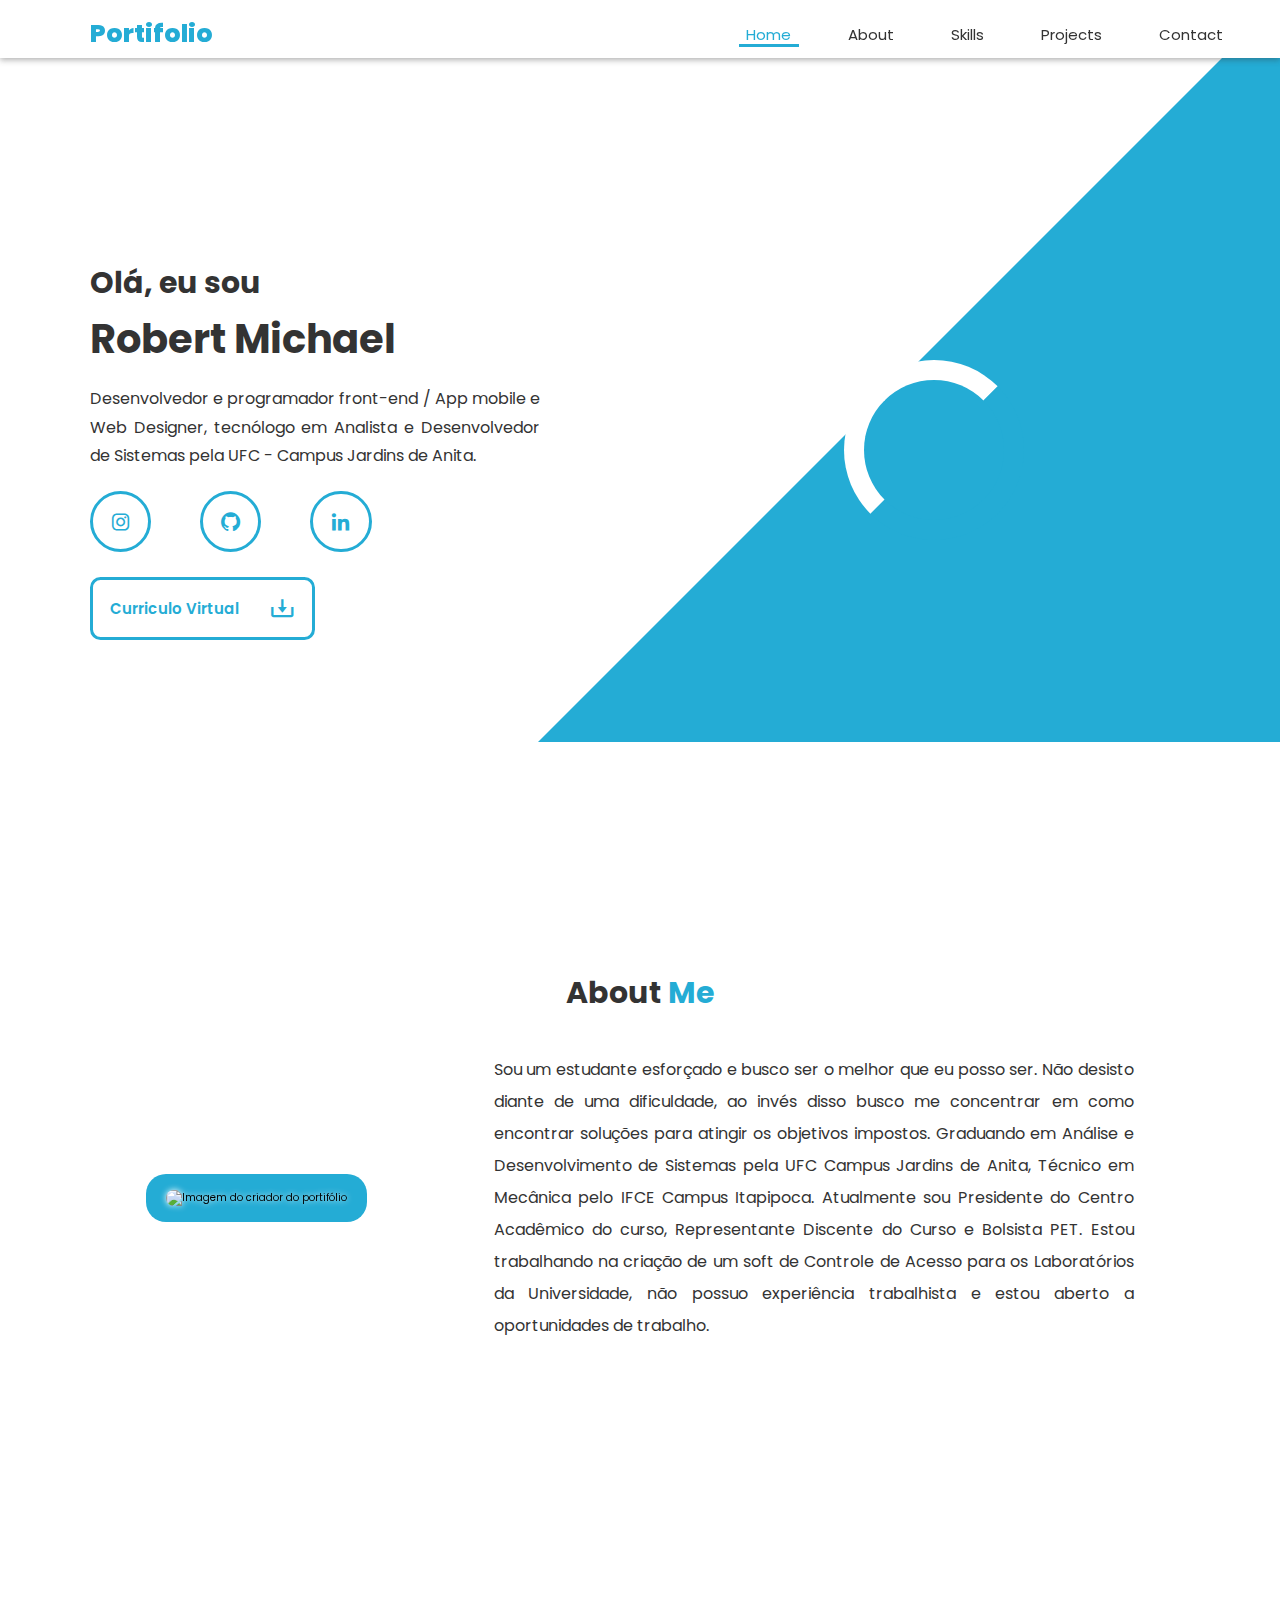
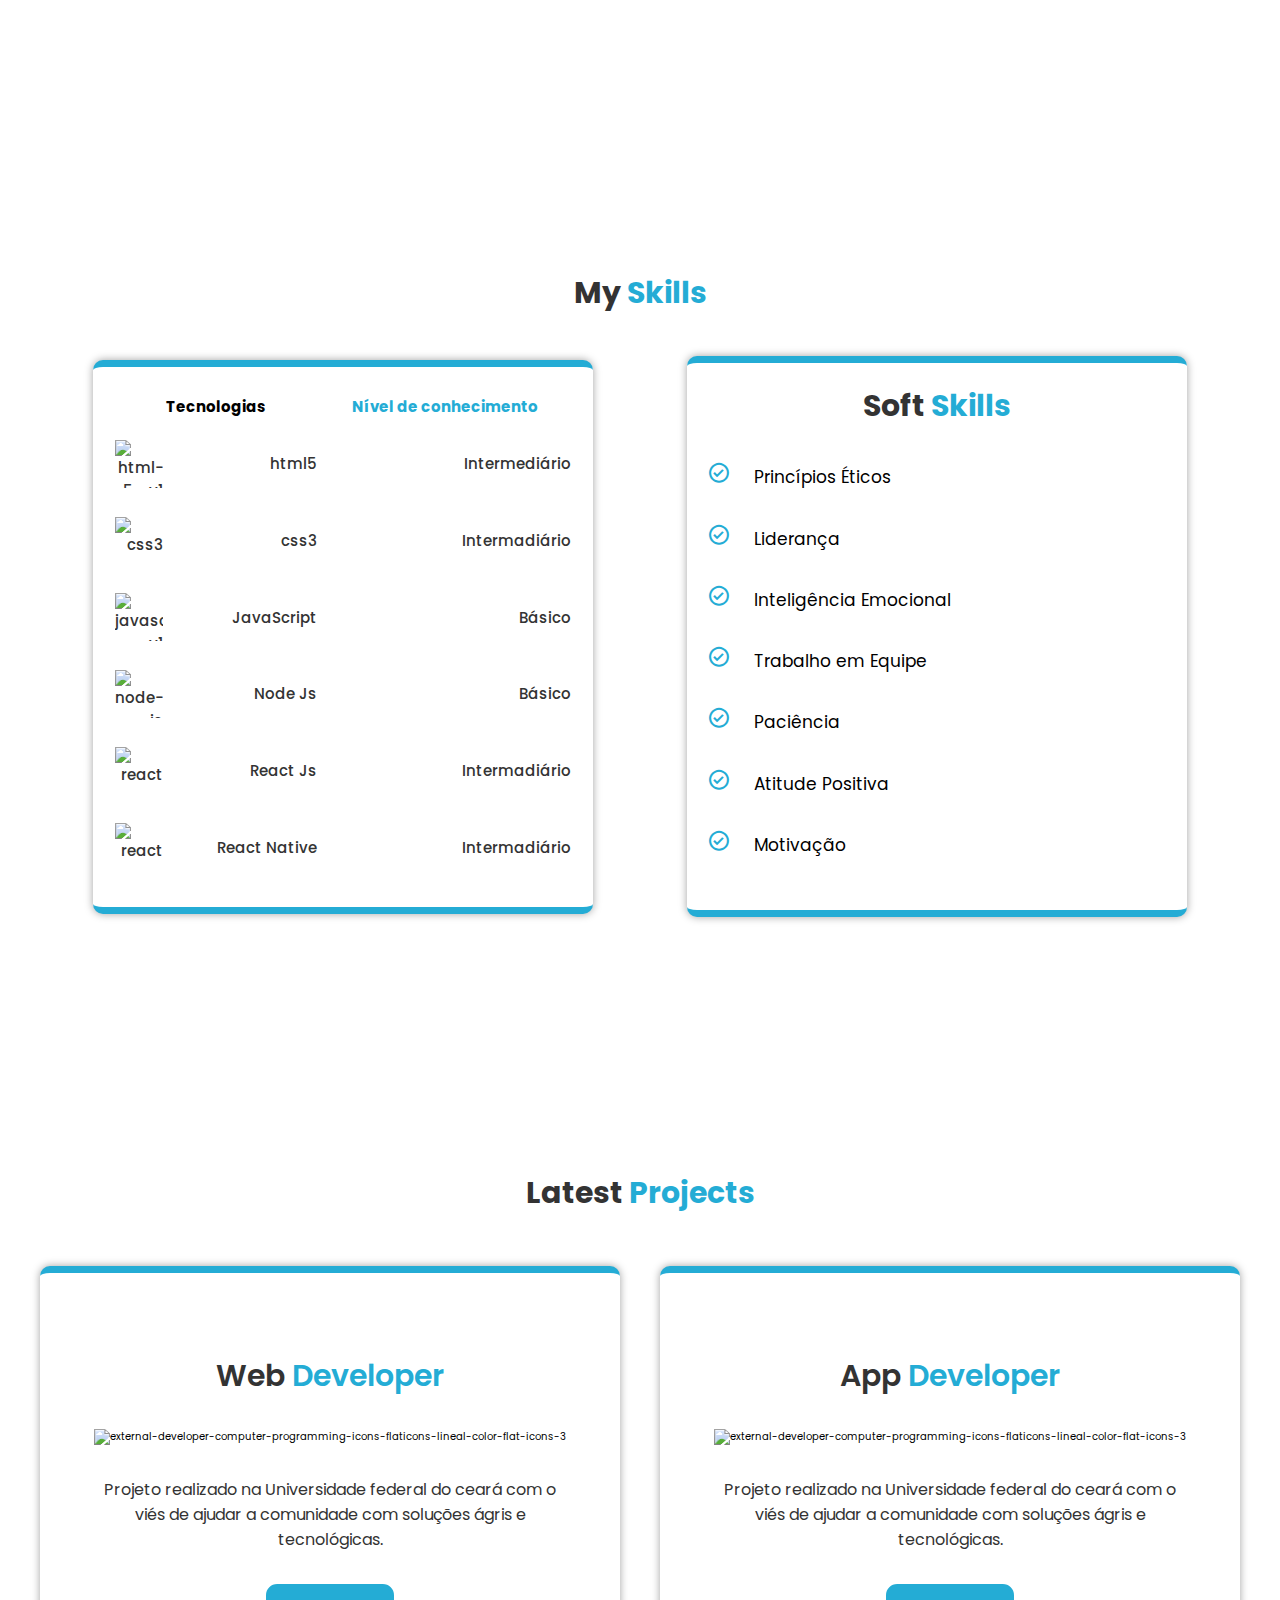
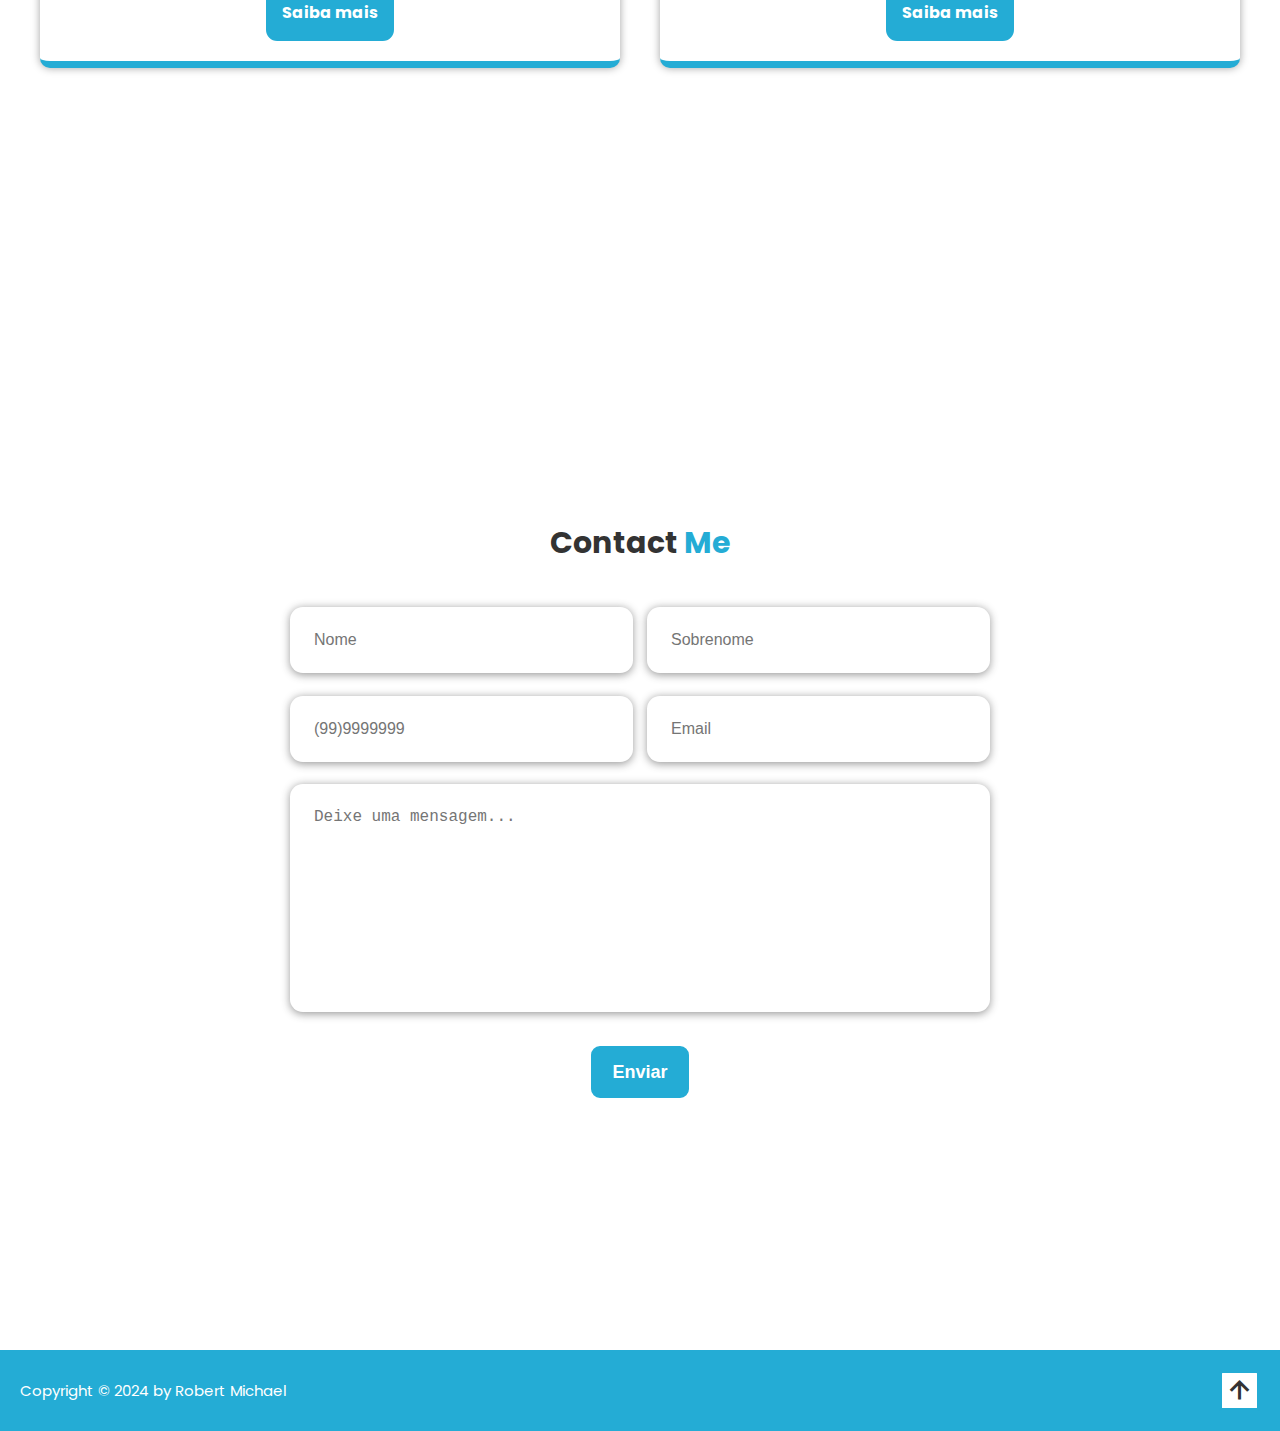
==== index.html @ fa4bbbef "update" ====
<!DOCTYPE html>
<html lang="pt-br">
<head>
    <meta charset="UTF-8">
    <meta name="viewport" content="width=device-width, initial-scale=1.0">
    <link rel="shortcut icon" href="Icon.png" type="image/x-icon">

    <link rel="stylesheet" href="style.css">

    <link rel="stylesheet" href="mediaQueries.css">

    <link href='https://unpkg.com/boxicons@2.1.4/css/boxicons.min.css' rel='stylesheet'>

    <title>Portifolio</title>
</head>
<body>
    <header>
        <a href="#" class="logo">Portifolio</a>

        <nav class="navbar">
            <a href="#home" class="active">Home</a>
            <a href="#about" class="link">About</a>
            <a href="#skills" class="link">Skills</a>
            <a href="#projects" class="link">Projects</a>
            <a href="#contact" class="link">Contact</a>
        </nav>

        <div class="bx bx-menu" id="menu"></div>
    </header>

    <main>
        <section id="home">
            <div class="perfil">
                <h3>Olá, eu sou</h3>
                <h1>Robert Michael</h1>
                <p>Desenvolvedor e programador front-end / App mobile e Web Designer,
                    tecnólogo em Analista e Desenvolvedor de Sistemas 
                    pela UFC - Campus Jardins de Anita.</p>

                <div class="social_links">
                    <a href="https://www.instagram.com/robert_mchael/" class='bx bxl-instagram'></a>
                    <a href="https://github.com/Robertmichaelavila" class='bx bxl-github'></a>
                    <a href="https://www.linkedin.com/in/robert-michael-109249204/" class='bx bxl-linkedin'></a>
                </div>
                <div class="btn">
                    <a href="#">Curriculo Virtual <i class='bx bx-download'></i></a>
                </div>
            </div>

            <div class="spin"></div>

            <div class="diagonal"></div>
        </section>

        <section id="about">
            <h1 class="anm_bottom">About <span>Me</span></h1>
            <div class="about_content anm_top">
                <div>
                    <figure>
                        <img src="image1-removebg-preview.png" alt="Imagem do criador do portifólio">
                    </figure>
                </div>
                <div>
                    <p>Sou um estudante esforçado e busco
                        ser o melhor que eu posso ser. Não
                        desisto diante de uma dificuldade, ao
                        invés disso busco me concentrar em
                        como encontrar soluções para atingir os
                        objetivos impostos.  Graduando em Análise e Desenvolvimento de Sistemas pela UFC Campus Jardins
                        de Anita, Técnico em Mecânica pelo IFCE Campus Itapipoca. Atualmente sou Presidente do Centro Acadêmico do curso, 
                        Representante Discente do Curso e Bolsista PET. 
                        Estou trabalhando na criação de um soft de Controle de Acesso para os Laboratórios da Universidade, 
                        não possuo experiência trabalhista e estou aberto a oportunidades de trabalho.</p>
                </div>
            </div>
        </section>

        <section id="skills">
            <h1 class="anm_bottom">My <span>Skills</span></h1>
            <div class="skill_content anm_left">
                <div>
                    <table>
                        <tr>
                            <th>Tecnologias</th>
                            <th><span>Nível de conhecimento</span></th>
                        </tr>
                        <tr>
                            <td>
                                <div class="tecnologias">
                                    <img width="48" height="48" src="https://img.icons8.com/color/48/html-5--v1.png" alt="html-5--v1"/>
                                    <p>html5</p>
                                </div>
                            </td>
                            <td class="nivel">Intermediário</td>
                        </tr>
                        <tr>
                            <td>
                                <div class="tecnologias">
                                    <img width="48" height="48" src="https://img.icons8.com/color/48/css3.png" alt="css3"/>
                                    <p>css3</p>
                                </div>
                            </td>
                            <td class="nivel">Intermadiário</td>
                        </tr>
                        <tr>
                            <td>
                                <div class="tecnologias">
                                    <img width="48" height="48" src="https://img.icons8.com/color/48/javascript--v1.png" alt="javascript--v1"/>
                                    <p>JavaScript</p>
                                </div>
                            </td>
                            <td class="nivel">Básico</td>
                        </tr>
                        <tr>
                            <td>
                                <div class="tecnologias">
                                    <img width="48" height="48" src="https://img.icons8.com/fluency/48/node-js.png" alt="node-js"/>
                                    <p>Node Js</p>
                                </div>
                            </td>
                            <td class="nivel">Básico</td>
                        </tr>
                        <tr>
                            <td>
                                <div class="tecnologias">
                                    <img width="48" height="48" src="https://img.icons8.com/office/48/react.png" alt="react"/>
                                    <p>React Js</p>
                                </div>
                            </td>
                            <td class="nivel">Intermadiário</td>
                        </tr>
                        <tr>
                            <td>
                                <div class="tecnologias">
                                    <img width="48" height="48" src="https://img.icons8.com/office/48/react.png" alt="react"/>
                                    <p>React Native</p>
                                </div>
                            </td>
                            <td class="nivel">Intermadiário</td>
                        </tr>
                    </table>
                </div>

                <div>
                    <h1>Soft <span>Skills</span></h1>
                    <ul>
                        <li><i class='bx bx-check-circle'></i>Princípios Éticos</li>
                        <li><i class='bx bx-check-circle'></i>Liderança</li>
                        <li><i class='bx bx-check-circle'></i>Inteligência Emocional</li>
                        <li><i class='bx bx-check-circle'></i>Trabalho em Equipe</li>
                        <li><i class='bx bx-check-circle'></i>Paciência</li>
                        <li><i class='bx bx-check-circle'></i>Atitude Positiva</li>
                        <li><i class='bx bx-check-circle'></i>Motivação</li>
                    </ul>
                </div>
            </div>
        </section>

        <section id="projects">
            <h1 class="anm_bottom">Latest <span>Projects</span></h1>
            <div class="portfolio_content">
                <div class="portfolio_box anm_left">
                    <h1>Web <span>Developer</span></h1>
                    <img width="100" height="100" src="https://img.icons8.com/external-flaticons-lineal-color-flat-icons/100/external-developer-computer-programming-icons-flaticons-lineal-color-flat-icons-3.png" alt="external-developer-computer-programming-icons-flaticons-lineal-color-flat-icons-3"/>
                    <p>Projeto realizado na Universidade federal do ceará com o viés de ajudar a comunidade com soluções ágris e tecnológicas. </p>
                    <div>
                        <a href="">Saiba mais</a>
                    </div>
                </div>
                <div class="portfolio_box anm_left">
                    <h1>App <span>Developer</span></h1>
                    <img width="100" height="100" src="https://img.icons8.com/external-flaticons-lineal-color-flat-icons/100/external-developer-computer-programming-icons-flaticons-lineal-color-flat-icons-3.png" alt="external-developer-computer-programming-icons-flaticons-lineal-color-flat-icons-3"/>
                    <p>Projeto realizado na Universidade federal do ceará com o viés de ajudar a comunidade com soluções ágris e tecnológicas. </p>
                    <div>
                        <a href="">Saiba mais</a>
                    </div>
                </div>
            </div>
        </section>

        <section id="contact">
            <h1 class="anm_bottom">Contact <span>Me</span></h1>

            <form action="#" class="anm_top">
                <div class="input-box">
                    <input type="text" placeholder="Nome">
                    <input type="text" placeholder="Sobrenome">
                </div>
                <div class="input-box">
                    <input type="tel" placeholder="(99)9999999">
                    <input type="email" placeholder="Email">
                </div>
                <textarea name="" id="" cols="30" rows="10" placeholder="Deixe uma mensagem..."></textarea>
                <input type="submit" value="Enviar" id="btn">
            </form>
        </section>
    </main>

    <footer>
        <div>
            <p>Copyright &copy; 2024 by Robert Michael</p>
        </div>
        <div>
            <a href="#home" class="bx bx-up-arrow-alt"></a>
        </div>
    </footer>

    <script src="https://unpkg.com/scrollreveal"></script>
    <script src="script.js" lang="JavaScript" defer></script>
</body>
</html>
---- style.css ----
@import url('https://fonts.googleapis.com/css2?family=Poppins:ital,wght@0,100;0,200;0,300;0,400;0,500;0,600;0,700;0,800;0,900;1,100;1,200;1,300;1,400;1,500;1,600;1,700;1,800;1,900&display=swap');

/*=============================================*/

*{
    margin: 0;
    padding: 0;
    border: 0;
    box-sizing: border-box;
    outline: none;
    text-decoration: none;
    scroll-behavior: smooth;
}

:root{
    --cor-principal: #24ACD5;
    --cor-secundary: #fff;
    --cor-text: #333;
}

html,body{
    font-size: 10px;
    overflow-x: hidden;
    font-family: 'Poppins', sans-serif;
}

/*=============================================*/

header{
    position: fixed;
    top: 0;
    left: 0;
    display: flex;
    justify-content: space-between;
    align-items: center;
    padding: 1.5em 3em 0.5em 9em;
    width: 100%;
    background-color: var(--cor-secundary);
    box-shadow: 0 2px 6px #33333361;
    z-index: 100;
    transition: .3s;
}

.logo{
    font-size: 2.5em;
    font-weight: 800;
    color: var(--cor-principal);
}

nav > a{
    position: relative;
    font-size: 1.5em;
    margin: 0 1.3em;
    padding: 0.5em;
    color: var(--cor-text);
}

nav > a.active{
    color: var(--cor-principal);
    transition: .3s;
}

nav > a.active::before{
    content: "";
    position: absolute;
    bottom: 5px;
    left: 0;
    width: 100%;
    height: .2em;
    background-color: #24ACD5;
}

#menu{
    position: absolute;
    top: 0.3em;
    right: 1em;
    color: var(--cor-text);
    display: none;
    cursor: pointer;
    font-size: 4.5em;
    transition: 0.3s;
}

/*=============================================*/

section{
    width: 100%;
    padding: 0 2em;
    min-height: 100vh;
}

/*=============================================*/

#home{
    display: flex;
    justify-content: start;
    align-items: center;
    padding-left: 9em;
    z-index: 0;
}

.perfil{
    color: #333;
    width: 45em;
    height: 100%;
    text-align: justify;
    transition: .3s;
}

.perfil h3{
    font-size: 3em;
    margin-bottom: 0.1em;
}

.perfil h1{
    font-size: 4em;
}

.perfil p{
    font-size: 1.6em;
    line-height: 1.8em;
    margin: 1em 0;
}

.social_links{
    margin: 2em 0 2.5em;
}

.social_links a{
    color: var(--cor-principal);
    font-size: 2.3em;
    padding: 0.7em;
    border-radius: 50%;
    margin-right: 2em;
    border: 3px solid var(--cor-principal);
    transition: .5s;
}

.social_links a:hover{
    color: var(--cor-secundary);
    background-color: var(--cor-principal);
    transform: scale(1.2);
}

.btn{
    display: flex;
    align-items: center;
}

.btn a{
    display: flex;
    justify-content: space-around;
    align-items: center;
    width: 15em;
    color: var(--cor-principal);
    background-color: var(--cor-secundary);
    padding: 1em;
    border: 3px solid var(--cor-principal);
    border-radius: 0.7em;
    font-size: 1.5em;
    font-weight: 600;
    transition: .3s;
}

.btn i{
    font-size: 1.8em;
    margin-left: 1em;
}

.btn a:hover{
    background-color: var(--cor-principal);
    color: var(--cor-secundary);
}

.spin{
    position: absolute;
    z-index: 1;
    right: 20%;
    height: 180px;
    width: 180px;
    border: 20px solid var(--cor-principal);
    border-top-color: var(--cor-secundary);
    border-left-color: var(--cor-secundary);
    border-radius: 50%;
    animation: speed 1s linear normal infinite;
    transition: .3s;
}

@keyframes speed {
    to{
        transform: rotate(360deg);
    }
}

.diagonal{
    position: absolute;
    top: 0;
    right: 0;
    z-index: 0;
    border-bottom: 371.5px solid var(--cor-principal);
    border-left: 371.5px solid transparent;
    border-right: 371.5px solid var(--cor-principal);
    border-top: 371.5px solid transparent;
}

/*=============================================*/

#about{
    padding-top: 7em;
    align-items: center;
    text-align: center;
}

#about h1{
    color: var(--cor-text);
    font-size: 3em;
}

#about span{
    color: var(--cor-principal);
}

.about_content{
    display: flex;
    justify-content: space-evenly;
    align-items: center;
    margin-top: 3.8em;
}

.about_content p{
    color: var(--cor-text);
    font-size: 1.6em;
    font-weight: 400;
    line-height: 2em;
    width: 40em;
    text-align: justify;
    transition: .3s;
}

.about_content figure{
    padding: 1.6em 2em;
    border-radius: 2em;
    background-color: var(--cor-principal);
    transition: .3s;
}

.about_content img{
    width: 30em;
    height: 50em;
    border-radius: 2em;
    filter: drop-shadow(0px 0px 3px var(--cor-secundary));
    transition: .3s;
}

/*=============================================*/

#skills{
    padding-top: 7em;
    align-items: center;
    text-align: center;
}

#skills h1{
    color: var(--cor-text);
    font-size: 3em;
}

#skills span{
    color: var(--cor-principal);
}

.skill_content{
    display: flex;
    justify-content: space-evenly;
    align-items: center;
    margin-top: 2em;
}

.skill_content > div{
    width: 50em;
    height: 100%;
    padding: 2em;
    margin: 2em;
    background-color: var(--cor-secundary);
    border-top: 7px solid var(--cor-principal);
    border-bottom: 7px solid var(--cor-principal);
    border-radius: 1em;
    box-shadow: 0px 0px 9px rgba(0, 0, 0, 0.37);
    transition: .3s;
}

.skill_content > div > table{
    width: 100%;
    height: 50em;
}

th{
    font-size: 1.5em;
}

td{
    text-align: end;
    font-size: 1.5em;
    font-weight: 500;
    color: var(--cor-text);
}

.tecnologias{
    display: flex;
    justify-content: space-between;
    align-items: center;
}

.skill_content div > ul{
    width: 100%;
    text-align: justify;
    list-style: none;
}

.skill_content div > ul > li{
    font-size: 1.7em;
    color: var(--cor-texto);
    margin: 1.9em 0;
}

.skill_content div > ul > li > i{
    font-size: 1.4em;
    color: var(--cor-principal);
    margin-right: 1em;
}
/*=============================================*/

#projects{
    padding-top: 7em;
    align-items: center;
    text-align: center;
}

#projects h1{
    color: var(--cor-text);
    font-size: 3em;
    margin-bottom: 1em;
}

#projects span{
    color: var(--cor-principal);
}

.portfolio_content{
    display: flex;
    justify-content: space-around;
    align-items: center;
    margin-top: 2em;
}

.portfolio_box{
    width: 100%;
    height: 100%;
    padding: 2em;
    margin: 2em;
    background-color: var(--cor-secundary);
    border-top: 7px solid var(--cor-principal);
    border-bottom: 7px solid var(--cor-principal);
    border-radius: 1em;
    box-shadow: 0px 0px 9px rgba(0, 0, 0, 0.37);
    transition: .3s;
}


.portfolio_box > h1{
    text-align: center;
    font-size: 2em;
    color: var(--cor-text);
    font-weight: 600;
    margin: 2em 0 0 0;
}

.portfolio_box > p{
    font-size: 1.6em;
    color: var(--cor-text);
    text-align: center;
    padding: 2em;
}

.portfolio_box > div{
    display: flex;
    align-items: center;
    justify-content: center;
}

.portfolio_box a{
    font-size: 1.6em;
    font-weight: 700;
    background-color: var(--cor-principal);
    color: var(--cor-secundary);
    padding: 0.8em;
    border: 3px solid var(--cor-principal);
    border-radius: 0.7em;
    transition: .3s;
}

.portfolio_box a:hover{
    background-color: var(--cor-secundary);
    color: var(--cor-text);
}

.portfolio_box:hover{
    transform: scale(1.05);
}

/*=============================================*/

#contact{
    padding-top: 7em;
    align-items: center;
    text-align: center;
    margin-top: 5em;
}

#contact h1{
    color: var(--cor-text);
    font-size: 3em;
}

#contact span{
    color: var(--cor-principal);
}

form{
    max-width: 70em;
    margin: 1em auto;
    text-align: center;
    margin-top: 3em;
}

form .input-box{
    display: flex;
    justify-content: space-between;
    flex-wrap: wrap;
}

form .input-box input,
form textarea{
    width: 100%;
    padding: 1.5em;
    font-size: 1.6em;
    color: var(--cor-text);
    background-color: var(--cor-secundary);
    border-radius: .8em;
    margin: 0.7em 0;
    box-shadow: 0 0.1em 0.5em #3333337e;
}

form .input-box input{
    width: 49%;
}

form textarea{
    resize: none;
}

form #btn{
    color: var(--cor-secundary);
    font-size: 1.8em;
    font-weight: 600;
    margin-top: 1em;
    cursor: pointer;
    padding: 0.7em 1em;
    border: 3px solid var(--cor-principal);
    border-radius: 0.5em;
    background-color: #24ACD5;
}

form #btn:hover{
    color: var(--cor-principal);
    background-color: var(--cor-secundary);
}

/*=============================================*/

footer{
    display: flex;
    justify-content: space-between;
    align-items: center;
    color: var(--cor-secundary);
    width: 100%;
    padding: 2em 2em;
    background-color: var(--cor-principal);
}

footer p{
    font-size: 1.5em;
}

footer a{
    color: var(--cor-text);
    font-size: 3.5em;
    background-color: var(--cor-secundary);
    border: 3px solid var(--cor-principal);
    border-radius: 0.1em;
    transition: .3s;
}

footer a:hover{
    color: var(--cor-secundary);
    border: 3px solid var(--cor-secundary);
    background-color: var(--cor-principal);
}
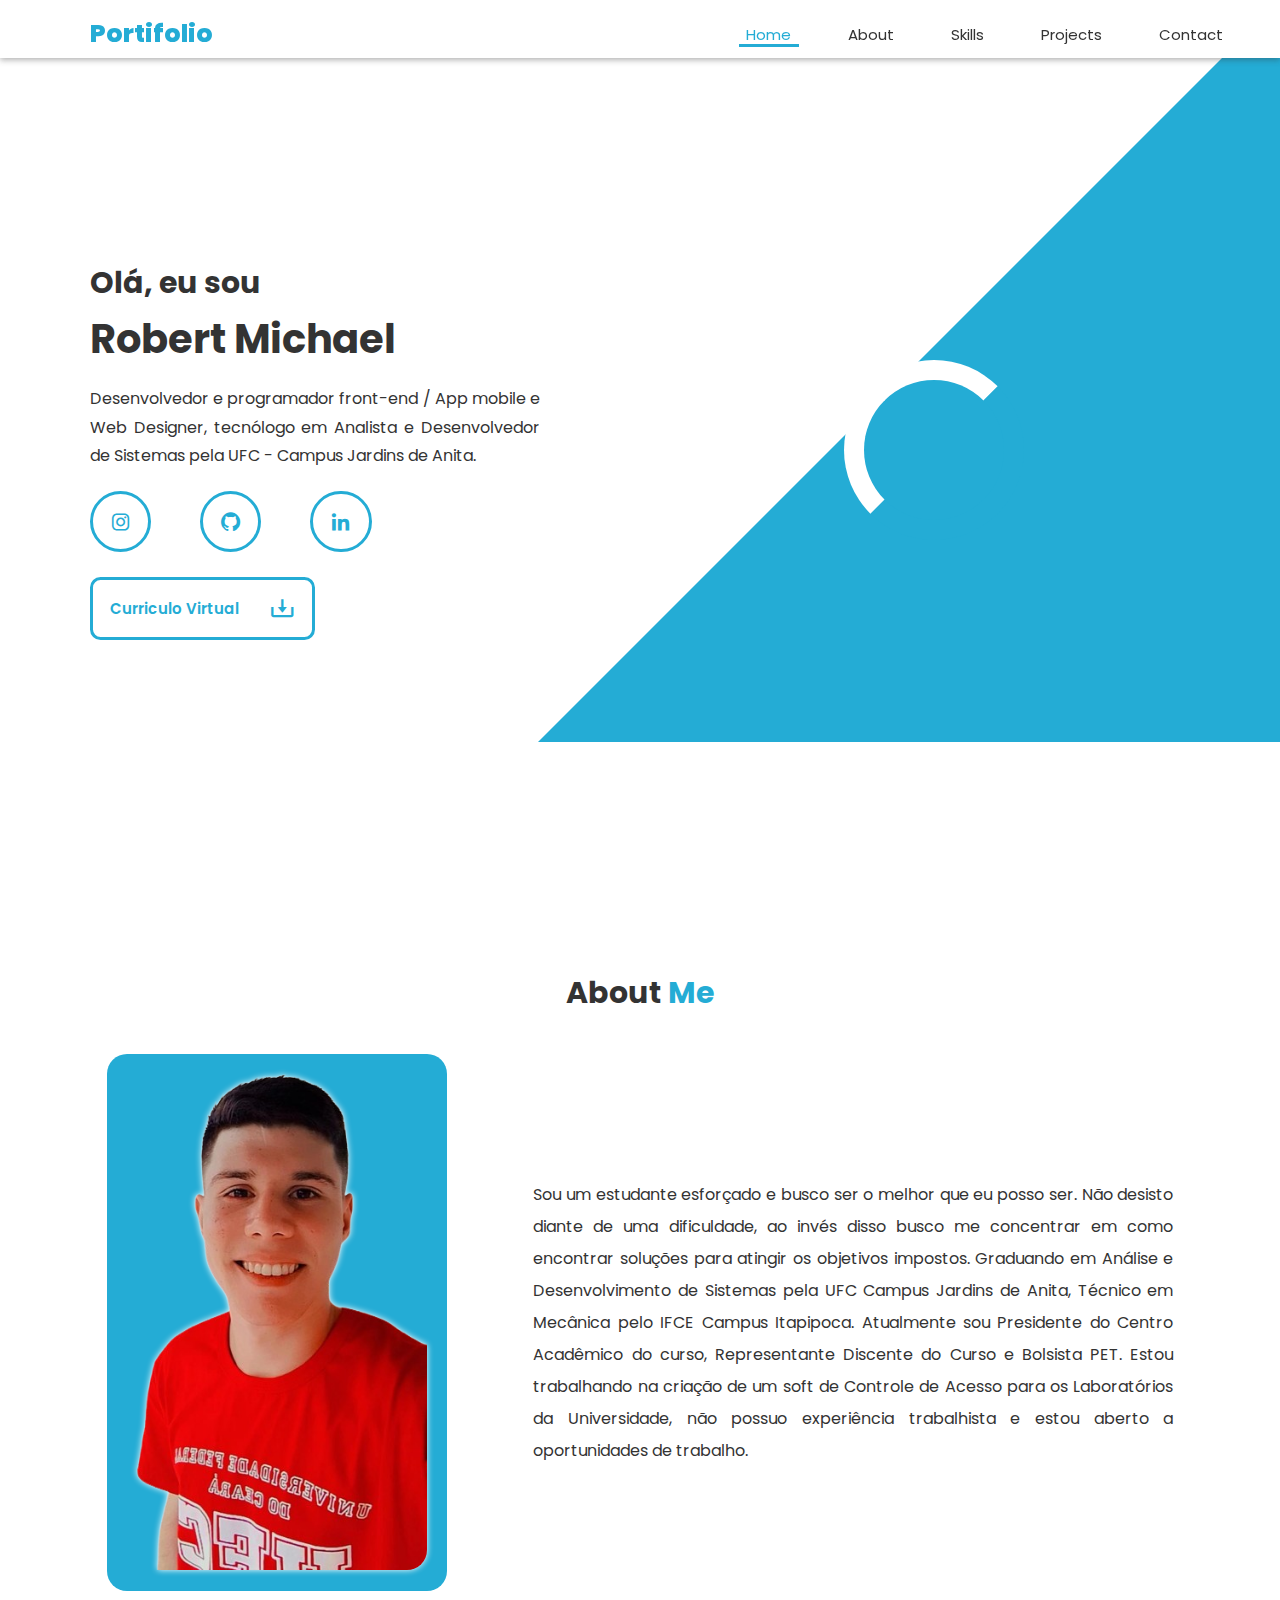
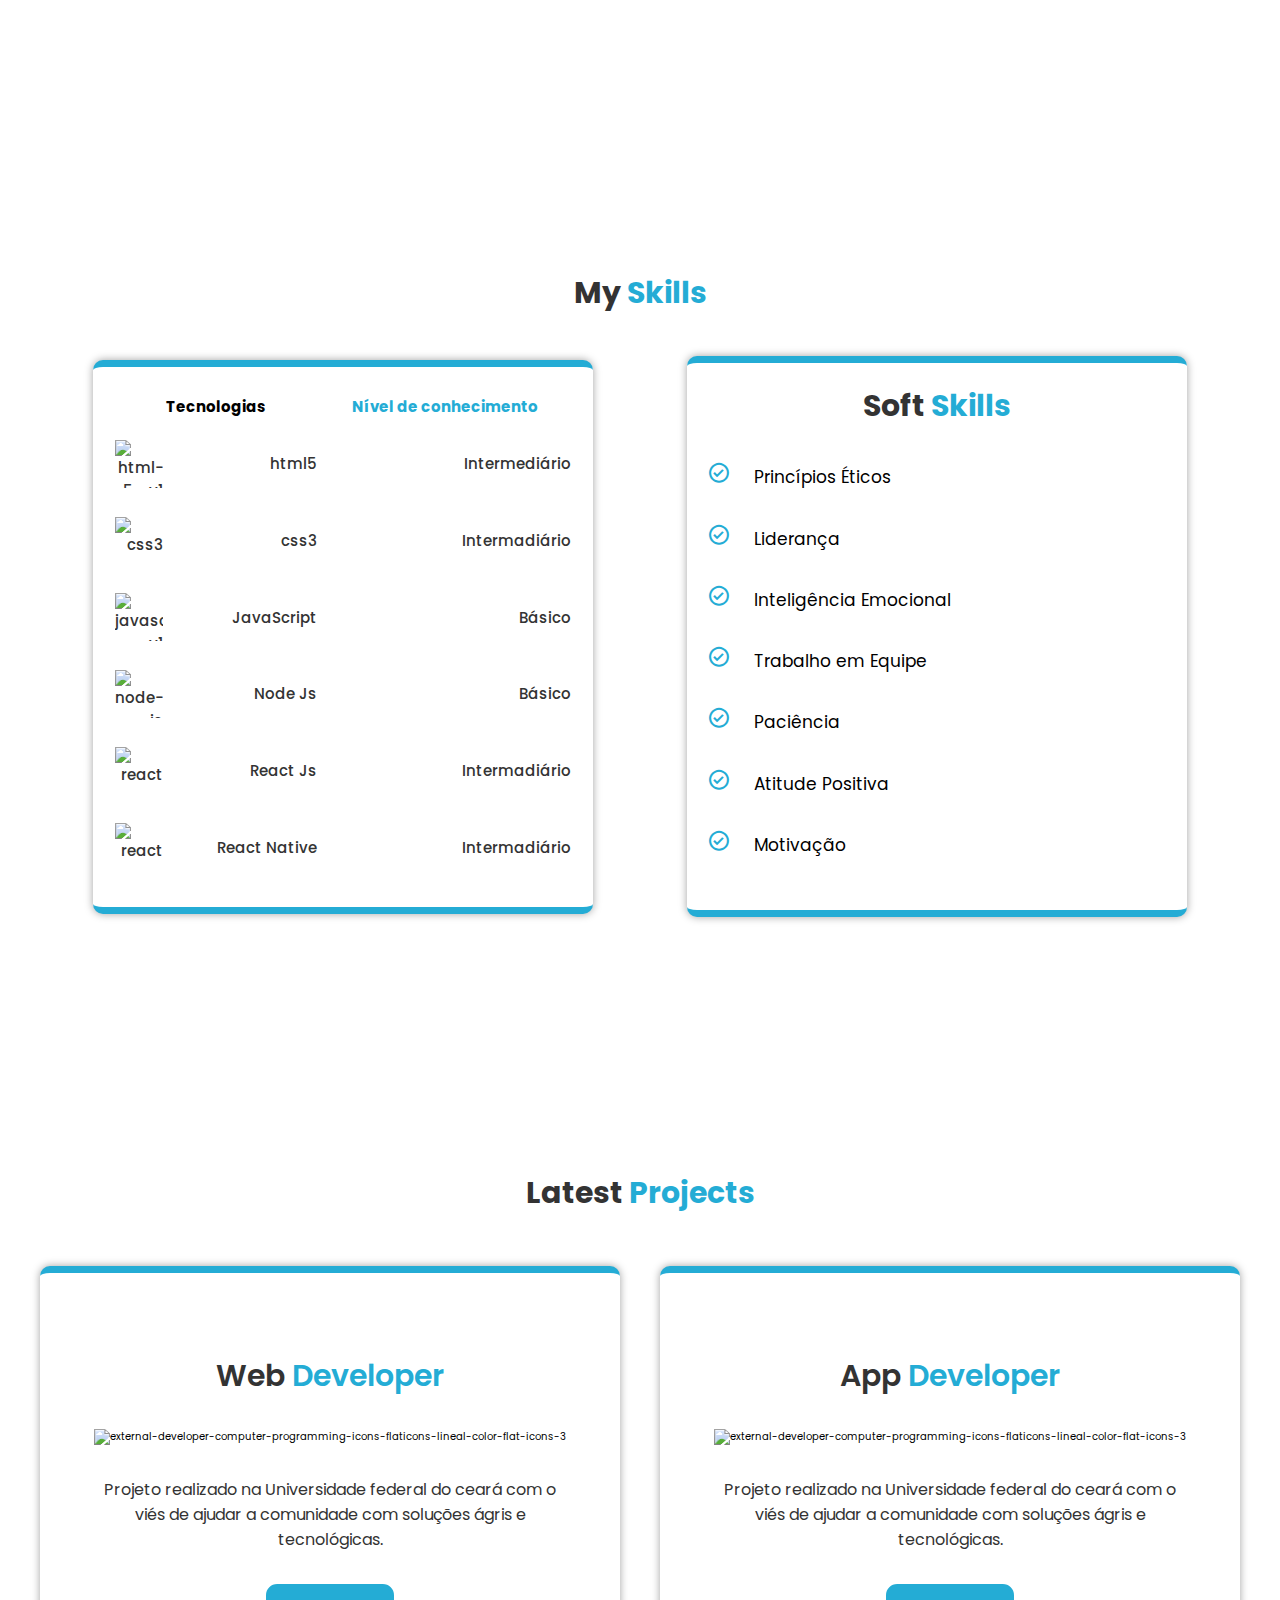
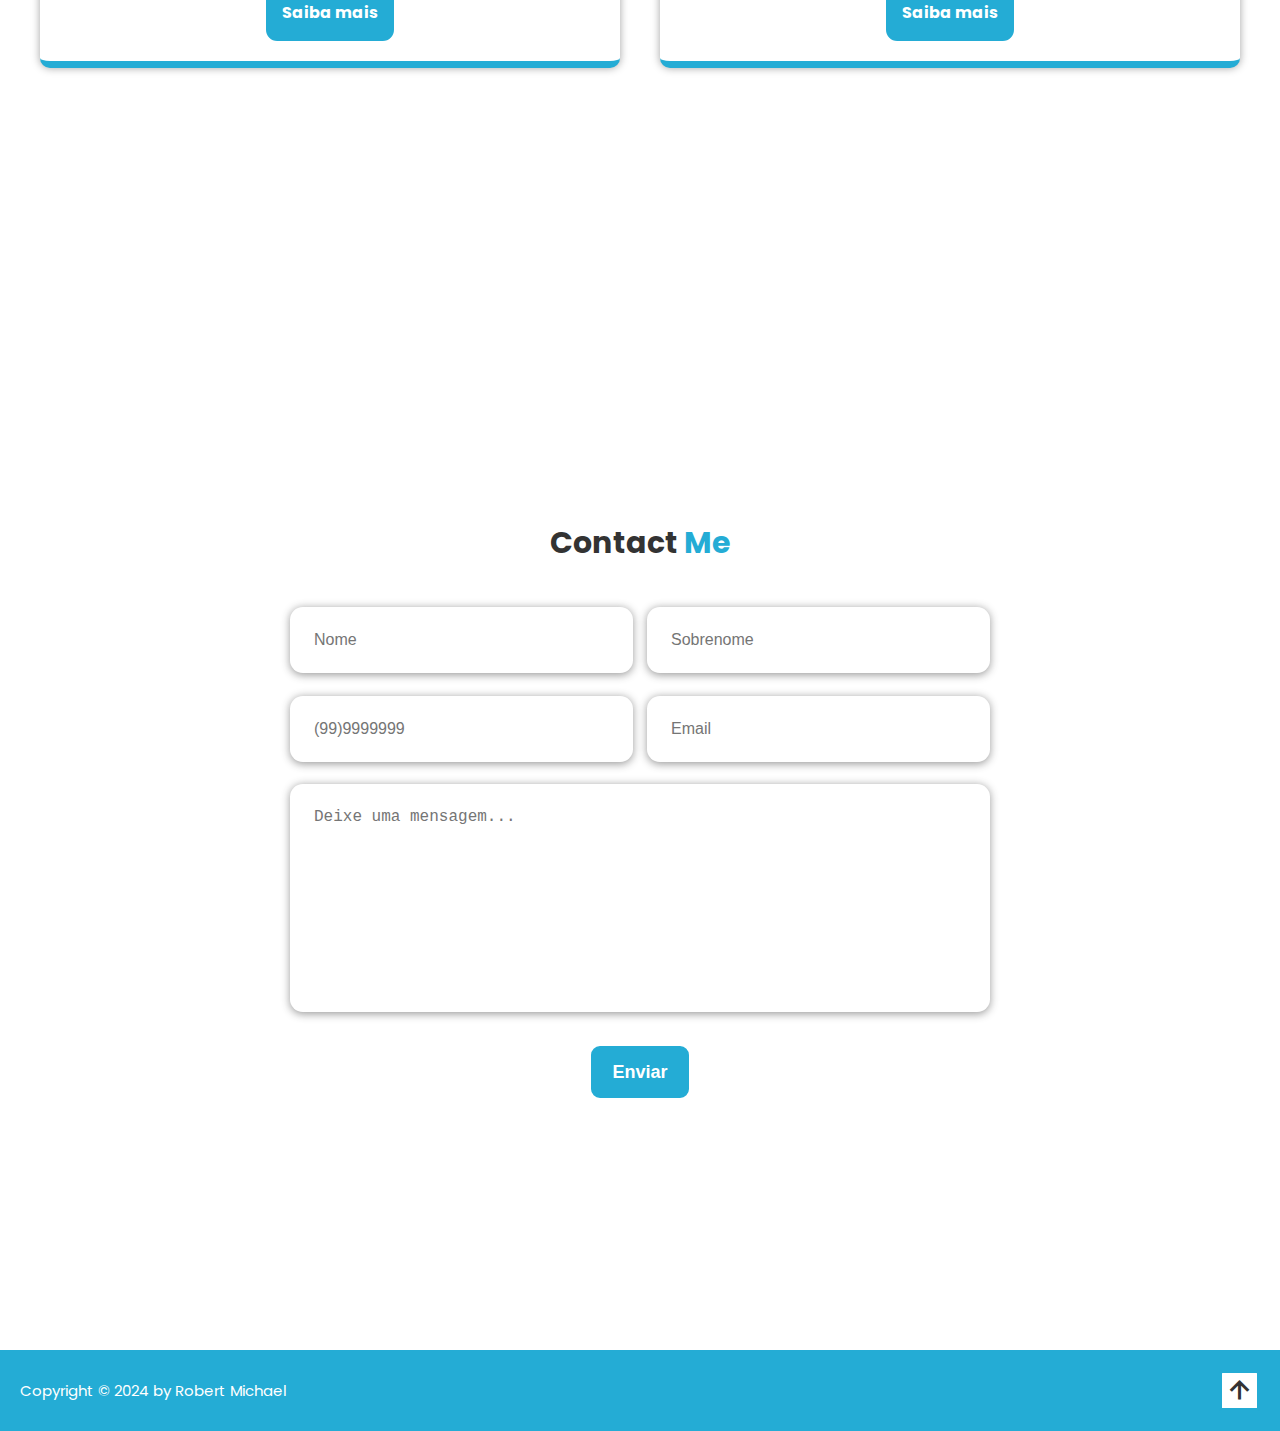
==== commit 95558785: "uptaded manifest and serviceworker" ====
--- a/index.html
+++ b/index.html
@@ -3,14 +3,14 @@
 <head>
     <meta charset="UTF-8">
     <meta name="viewport" content="width=device-width, initial-scale=1.0">
-    <link rel="shortcut icon" href="Icon.png" type="image/x-icon">
-
-    <link rel="stylesheet" href="style.css">
-
-    <link rel="stylesheet" href="mediaQueries.css">
-
+    
+    <link rel="shortcut icon" href="icons/developer-100.png" type="image/x-icon">
+    <link rel="stylesheet" href="css/style.css">
+    <link rel="stylesheet" href="css/mediaQueries.css">
     <link href='https://unpkg.com/boxicons@2.1.4/css/boxicons.min.css' rel='stylesheet'>
-
+    
+    <meta name="description" content="Currículo profissional de Robert Michael, especializado em desenvolvimento web.">
+    <link rel="manifest" href="manifest.json">
     <title>Portifolio</title>
 </head>
 <body>
@@ -30,7 +30,7 @@
 
     <main>
         <section id="home">
-            <div class="perfil">
+            <div class="perfil anm_left">
                 <h3>Olá, eu sou</h3>
                 <h1>Robert Michael</h1>
                 <p>Desenvolvedor e programador front-end / App mobile e Web Designer,
@@ -57,7 +57,7 @@
             <div class="about_content anm_top">
                 <div>
                     <figure>
-                        <img src="image1-removebg-preview.png" alt="Imagem do criador do portifólio">
+                        <img src="img/image1-removebg-preview.png" alt="Imagem do criador do portifólio">
                     </figure>
                 </div>
                 <div>
@@ -205,7 +205,24 @@
         </div>
     </footer>
 
-    <script src="https://unpkg.com/scrollreveal"></script>
-    <script src="script.js" lang="JavaScript" defer></script>
+    <script>
+        window.addEventListener('load', () => {
+            registerSW();
+        });
+    
+        async function registerSW() {
+            if ('serviceWorker' in navigator) { // Correção: 'serviceWorker' no singular
+                try {
+                    await navigator.serviceWorker.register('serviceworker.js'); // Melhoria na legibilidade
+                } catch (e) {
+                    console.log('SW registration failed:', e); // Log do erro real
+                }
+            } else {
+                console.log('Service Workers não são suportados neste navegador.'); // Mensagem informativa
+            }
+        }
+    </script>
+    <script src="https://unpkg.com/scrollreveal" defer></script>
+    <script src="js/script.js" lang="JavaScript" defer></script>
 </body>
-</html>+</html>
--- a/css/style.css
+++ b/css/style.css
@@ -0,0 +1,508 @@
+@import url('https://fonts.googleapis.com/css2?family=Poppins:ital,wght@0,100;0,200;0,300;0,400;0,500;0,600;0,700;0,800;0,900;1,100;1,200;1,300;1,400;1,500;1,600;1,700;1,800;1,900&display=swap');
+
+/*=============================================*/
+
+*{
+    margin: 0;
+    padding: 0;
+    border: 0;
+    box-sizing: border-box;
+    outline: none;
+    text-decoration: none;
+    scroll-behavior: smooth;
+}
+
+:root{
+    --cor-principal: #24ACD5;
+    --cor-secundary: #fff;
+    --cor-text: #333;
+}
+
+html,body{
+    font-size: 10px;
+    overflow-x: hidden;
+    font-family: 'Poppins', sans-serif;
+}
+
+/*=============================================*/
+
+header{
+    position: fixed;
+    top: 0;
+    left: 0;
+    display: flex;
+    justify-content: space-between;
+    align-items: center;
+    padding: 1.5em 3em 0.5em 9em;
+    width: 100%;
+    background-color: var(--cor-secundary);
+    box-shadow: 0 2px 6px #33333361;
+    z-index: 100;
+    transition: .3s;
+}
+
+.logo{
+    font-size: 2.5em;
+    font-weight: 800;
+    color: var(--cor-principal);
+}
+
+nav > a{
+    position: relative;
+    font-size: 1.5em;
+    margin: 0 1.3em;
+    padding: 0.5em;
+    color: var(--cor-text);
+}
+
+nav > a.active{
+    color: var(--cor-principal);
+    transition: .3s;
+}
+
+nav > a.active::before{
+    content: "";
+    position: absolute;
+    bottom: 5px;
+    left: 0;
+    width: 100%;
+    height: .2em;
+    background-color: #24ACD5;
+}
+
+#menu{
+    position: absolute;
+    top: 0.3em;
+    right: 1em;
+    color: var(--cor-text);
+    display: none;
+    cursor: pointer;
+    font-size: 4.5em;
+    transition: 0.3s;
+}
+
+/*=============================================*/
+
+section{
+    width: 100%;
+    padding: 0 2em;
+    min-height: 100vh !important;
+}
+
+/*=============================================*/
+
+#home{
+    display: flex;
+    justify-content: start;
+    align-items: center;
+    padding-left: 9em;
+    z-index: 0;
+}
+
+.perfil{
+    color: #333;
+    width: 45em;
+    height: 100%;
+    text-align: justify;
+    transition: .3s;
+}
+
+.perfil h3{
+    font-size: 3em;
+    margin-bottom: 0.1em;
+}
+
+.perfil h1{
+    font-size: 4em;
+}
+
+.perfil p{
+    font-size: 1.6em;
+    line-height: 1.8em;
+    margin: 1em 0;
+}
+
+.social_links{
+    margin: 2em 0 2.5em;
+}
+
+.social_links a{
+    color: var(--cor-principal);
+    font-size: 2.3em;
+    padding: 0.7em;
+    border-radius: 50%;
+    margin-right: 2em;
+    border: 3px solid var(--cor-principal);
+    transition: .5s;
+}
+
+.social_links a:hover{
+    color: var(--cor-secundary);
+    background-color: var(--cor-principal);
+    transform: scale(1.2);
+}
+
+.btn{
+    display: flex;
+    align-items: center;
+}
+
+.btn a{
+    display: flex;
+    justify-content: space-around;
+    align-items: center;
+    width: 15em;
+    color: var(--cor-principal);
+    background-color: var(--cor-secundary);
+    padding: 1em;
+    border: 3px solid var(--cor-principal);
+    border-radius: 0.7em;
+    font-size: 1.5em;
+    font-weight: 600;
+    transition: .3s;
+}
+
+.btn i{
+    font-size: 1.8em;
+    margin-left: 1em;
+}
+
+.btn a:hover{
+    background-color: var(--cor-principal);
+    color: var(--cor-secundary);
+}
+
+.spin{
+    position: absolute;
+    z-index: 1;
+    right: 20%;
+    height: 180px;
+    width: 180px;
+    border: 20px solid var(--cor-principal);
+    border-top-color: var(--cor-secundary);
+    border-left-color: var(--cor-secundary);
+    border-radius: 50%;
+    animation: speed 1s linear normal infinite;
+    transition: .3s;
+}
+
+@keyframes speed {
+    to{
+        transform: rotate(360deg);
+    }
+}
+
+.diagonal{
+    position: absolute;
+    top: 0;
+    right: 0;
+    z-index: 0;
+    border-bottom: 371.5px solid var(--cor-principal);
+    border-left: 371.5px solid transparent;
+    border-right: 371.5px solid var(--cor-principal);
+    border-top: 371.5px solid transparent;
+}
+
+/*=============================================*/
+
+#about{
+    padding-top: 7em;
+    align-items: center;
+    text-align: center;
+}
+
+#about h1{
+    color: var(--cor-text);
+    font-size: 3em;
+}
+
+#about span{
+    color: var(--cor-principal);
+}
+
+.about_content{
+    display: flex;
+    justify-content: space-evenly;
+    align-items: center;
+    margin-top: 3.8em;
+}
+
+.about_content p{
+    color: var(--cor-text);
+    font-size: 1.6em;
+    font-weight: 400;
+    line-height: 2em;
+    width: 40em;
+    text-align: justify;
+    transition: .3s;
+}
+
+.about_content figure{
+    padding: 1.6em 2em;
+    border-radius: 2em;
+    background-color: var(--cor-principal);
+    transition: .3s;
+}
+
+.about_content img{
+    width: 30em;
+    height: 50em;
+    border-radius: 2em;
+    filter: drop-shadow(0px 0px 3px var(--cor-secundary));
+    transition: .3s;
+}
+
+/*=============================================*/
+
+#skills{
+    padding-top: 7em;
+    align-items: center;
+    text-align: center;
+}
+
+#skills h1{
+    color: var(--cor-text);
+    font-size: 3em;
+}
+
+#skills span{
+    color: var(--cor-principal);
+}
+
+.skill_content{
+    display: flex;
+    justify-content: space-evenly;
+    align-items: center;
+    margin-top: 2em;
+}
+
+.skill_content > div{
+    width: 50em;
+    height: 100%;
+    padding: 2em;
+    margin: 2em;
+    background-color: var(--cor-secundary);
+    border-top: 7px solid var(--cor-principal);
+    border-bottom: 7px solid var(--cor-principal);
+    border-radius: 1em;
+    box-shadow: 0px 0px 9px rgba(0, 0, 0, 0.37);
+    transition: .3s;
+}
+
+.skill_content > div > table{
+    width: 100%;
+    height: 50em;
+}
+
+th{
+    font-size: 1.5em;
+}
+
+td{
+    text-align: end;
+    font-size: 1.5em;
+    font-weight: 500;
+    color: var(--cor-text);
+}
+
+.tecnologias{
+    display: flex;
+    justify-content: space-between;
+    align-items: center;
+}
+
+.skill_content div > ul{
+    width: 100%;
+    text-align: justify;
+    list-style: none;
+}
+
+.skill_content div > ul > li{
+    font-size: 1.7em;
+    color: var(--cor-texto);
+    margin: 1.9em 0;
+}
+
+.skill_content div > ul > li > i{
+    font-size: 1.4em;
+    color: var(--cor-principal);
+    margin-right: 1em;
+}
+/*=============================================*/
+
+#projects{
+    padding-top: 7em;
+    align-items: center;
+    text-align: center;
+}
+
+#projects h1{
+    color: var(--cor-text);
+    font-size: 3em;
+    margin-bottom: 1em;
+}
+
+#projects span{
+    color: var(--cor-principal);
+}
+
+.portfolio_content{
+    display: flex;
+    justify-content: space-around;
+    align-items: center;
+    margin-top: 2em;
+}
+
+.portfolio_box{
+    width: 100%;
+    height: 100%;
+    padding: 2em;
+    margin: 2em;
+    background-color: var(--cor-secundary);
+    border-top: 7px solid var(--cor-principal);
+    border-bottom: 7px solid var(--cor-principal);
+    border-radius: 1em;
+    box-shadow: 0px 0px 9px rgba(0, 0, 0, 0.37);
+    transition: .3s;
+}
+
+
+.portfolio_box > h1{
+    text-align: center;
+    font-size: 2em;
+    color: var(--cor-text);
+    font-weight: 600;
+    margin: 2em 0 0 0;
+}
+
+.portfolio_box > p{
+    font-size: 1.6em;
+    color: var(--cor-text);
+    text-align: center;
+    padding: 2em;
+}
+
+.portfolio_box > div{
+    display: flex;
+    align-items: center;
+    justify-content: center;
+}
+
+.portfolio_box a{
+    font-size: 1.6em;
+    font-weight: 700;
+    background-color: var(--cor-principal);
+    color: var(--cor-secundary);
+    padding: 0.8em;
+    border: 3px solid var(--cor-principal);
+    border-radius: 0.7em;
+    transition: .3s;
+}
+
+.portfolio_box a:hover{
+    background-color: var(--cor-secundary);
+    color: var(--cor-text);
+}
+
+.portfolio_box:hover{
+    transform: scale(1.05);
+}
+
+/*=============================================*/
+
+#contact{
+    padding-top: 7em;
+    align-items: center;
+    text-align: center;
+    margin-top: 5em;
+}
+
+#contact h1{
+    color: var(--cor-text);
+    font-size: 3em;
+}
+
+#contact span{
+    color: var(--cor-principal);
+}
+
+form{
+    max-width: 70em;
+    margin: 1em auto;
+    text-align: center;
+    margin-top: 3em;
+}
+
+form .input-box{
+    display: flex;
+    justify-content: space-between;
+    flex-wrap: wrap;
+}
+
+form .input-box input,
+form textarea{
+    width: 100%;
+    padding: 1.5em;
+    font-size: 1.6em;
+    color: var(--cor-text);
+    background-color: var(--cor-secundary);
+    border-radius: .8em;
+    margin: 0.7em 0;
+    box-shadow: 0 0.1em 0.5em #3333337e;
+}
+
+form .input-box input{
+    width: 49%;
+}
+
+form textarea{
+    resize: none;
+}
+
+form #btn{
+    color: var(--cor-secundary);
+    font-size: 1.8em;
+    font-weight: 600;
+    margin-top: 1em;
+    cursor: pointer;
+    padding: 0.7em 1em;
+    border: 3px solid var(--cor-principal);
+    border-radius: 0.5em;
+    background-color: #24ACD5;
+}
+
+form #btn:hover{
+    color: var(--cor-principal);
+    background-color: var(--cor-secundary);
+}
+
+/*=============================================*/
+
+footer{
+    display: flex;
+    justify-content: space-between;
+    align-items: center;
+    color: var(--cor-secundary);
+    width: 100%;
+    padding: 2em 2em;
+    background-color: var(--cor-principal);
+}
+
+footer p{
+    font-size: 1.5em;
+}
+
+footer a{
+    color: var(--cor-text);
+    font-size: 3.5em;
+    background-color: var(--cor-secundary);
+    border: 3px solid var(--cor-principal);
+    border-radius: 0.1em;
+    transition: .3s;
+}
+
+footer a:hover{
+    color: var(--cor-secundary);
+    border: 3px solid var(--cor-secundary);
+    background-color: var(--cor-principal);
+}--- a/css/mediaQueries.css
+++ b/css/mediaQueries.css
@@ -0,0 +1,201 @@
+@media (max-width: 1060px) {
+    body{
+        background-color: transparent;
+    }
+    .spin{
+        display: none;
+    }
+    .about_content p{
+        width: 30em;
+    }
+}
+
+@media (max-width: 970px) {
+    body{
+        background-color: transparent;
+    }
+    .perfil{
+        margin-bottom: 2em;
+    }
+    .diagonal{
+        top: 80%;
+        bottom: 0;
+        left: 0;
+        width: 100%;
+        border-bottom: 10em solid var(--cor-principal);
+        border-left: 10em solid var(--cor-principal);
+        border-right: 10em solid var(--cor-principal);
+        border-top: 10em solid var(--cor-principal);
+    }
+}
+
+@media (max-width: 900px) {
+    body{
+        background-color: transparent;
+    }
+    .about_content{
+        display: flex;
+        justify-content: space-evenly;
+        align-items: center;
+        margin-top: 6em;
+    }
+    
+    .about_content p{
+        color: var(--cor-text);
+        font-size: 1.6em;
+        font-weight: 400;
+        line-height: 2em;
+        width: 30em;
+        text-align: justify;
+        transition: .3s;
+    }
+    
+    .about_content figure{
+        padding: 1.6em 2em;
+        border-radius: 2em;
+        background-color: var(--cor-principal);
+    }
+    
+    .about_content img{
+        width: 25em;
+        height: 40em;
+    }
+
+    .skill_content{
+        display: block;
+        align-items: center;
+        margin: 2em auto 0 auto;
+        width: 90%;
+    }
+
+    .skill_content > div{
+        width: 100%;
+        margin: 3em auto 4em auto;
+    }
+}
+
+@media (max-width: 840px) {
+    body{
+        background-color: transparent;
+    }
+
+    header{
+        display: block;
+        padding: 2em 3em 1em 3em;
+    }
+
+    nav{
+        display: none;
+    }
+
+    nav > a{
+        display: block;
+        margin: 2em 0;
+    }
+
+    #menu{
+        position: absolute;
+        display: block;
+        transition: .3s;
+    }
+
+    .Viewnavbar{
+        display: block;
+    }
+
+    .about_content{
+        display: block;
+        align-items: center;
+        margin: 2em auto 0 auto;
+        width: 90%;
+    }
+
+    .about_content figure{
+        width: 30em;
+        margin: 0 auto 3em auto;
+        border-radius: 2em;
+        background-color: var(--cor-principal);
+    }
+    
+    .about_content p{
+        color: var(--cor-text);
+        font-size: 1.6em;
+        font-weight: 400;
+        line-height: 2em;
+        width: 100%;
+        text-align: justify;
+        transition: .3s;
+    }
+
+    .portfolio_content{
+        display: block;
+        margin: 2em auto 2em auto;
+        align-items: center;
+    }
+    
+    .portfolio_box{
+        width: 90%;
+        margin: 0 auto 3em auto;
+    }
+}
+
+@media (max-width: 720px) {
+    body{
+        background-color: transparent;
+    }
+}
+
+
+@media (max-width: 625px) {
+    body{
+        background-color: transparent;
+    }
+
+    #home{
+        padding-left: 4em;
+    }
+}
+
+@media (max-width: 530px) {
+    body{
+        background-color: transparent;
+    }
+
+    #home{
+        padding-left: 3em;
+    }
+
+    .perfil{
+        width: 36em;
+    
+    }
+
+    .perfil h3{
+        font-size: 2em;
+        margin-bottom: 0.1em;
+    }
+    
+    .perfil h1{
+        font-size: 3em;
+    }
+    
+    .perfil p{
+        font-size: 1.4em;
+        line-height: 1.6em;
+        margin: 1em 0;
+    }
+    
+    .social_links{
+        margin: 2em 0 2.5em;
+    }
+    
+    .social_links a{
+        color: var(--cor-principal);
+        font-size: 2em;
+        padding: 0.8em;
+        border-radius: 50%;
+        margin-right: 2em;
+        border: 3px solid var(--cor-principal);
+        transition: .5s;
+    }
+}
